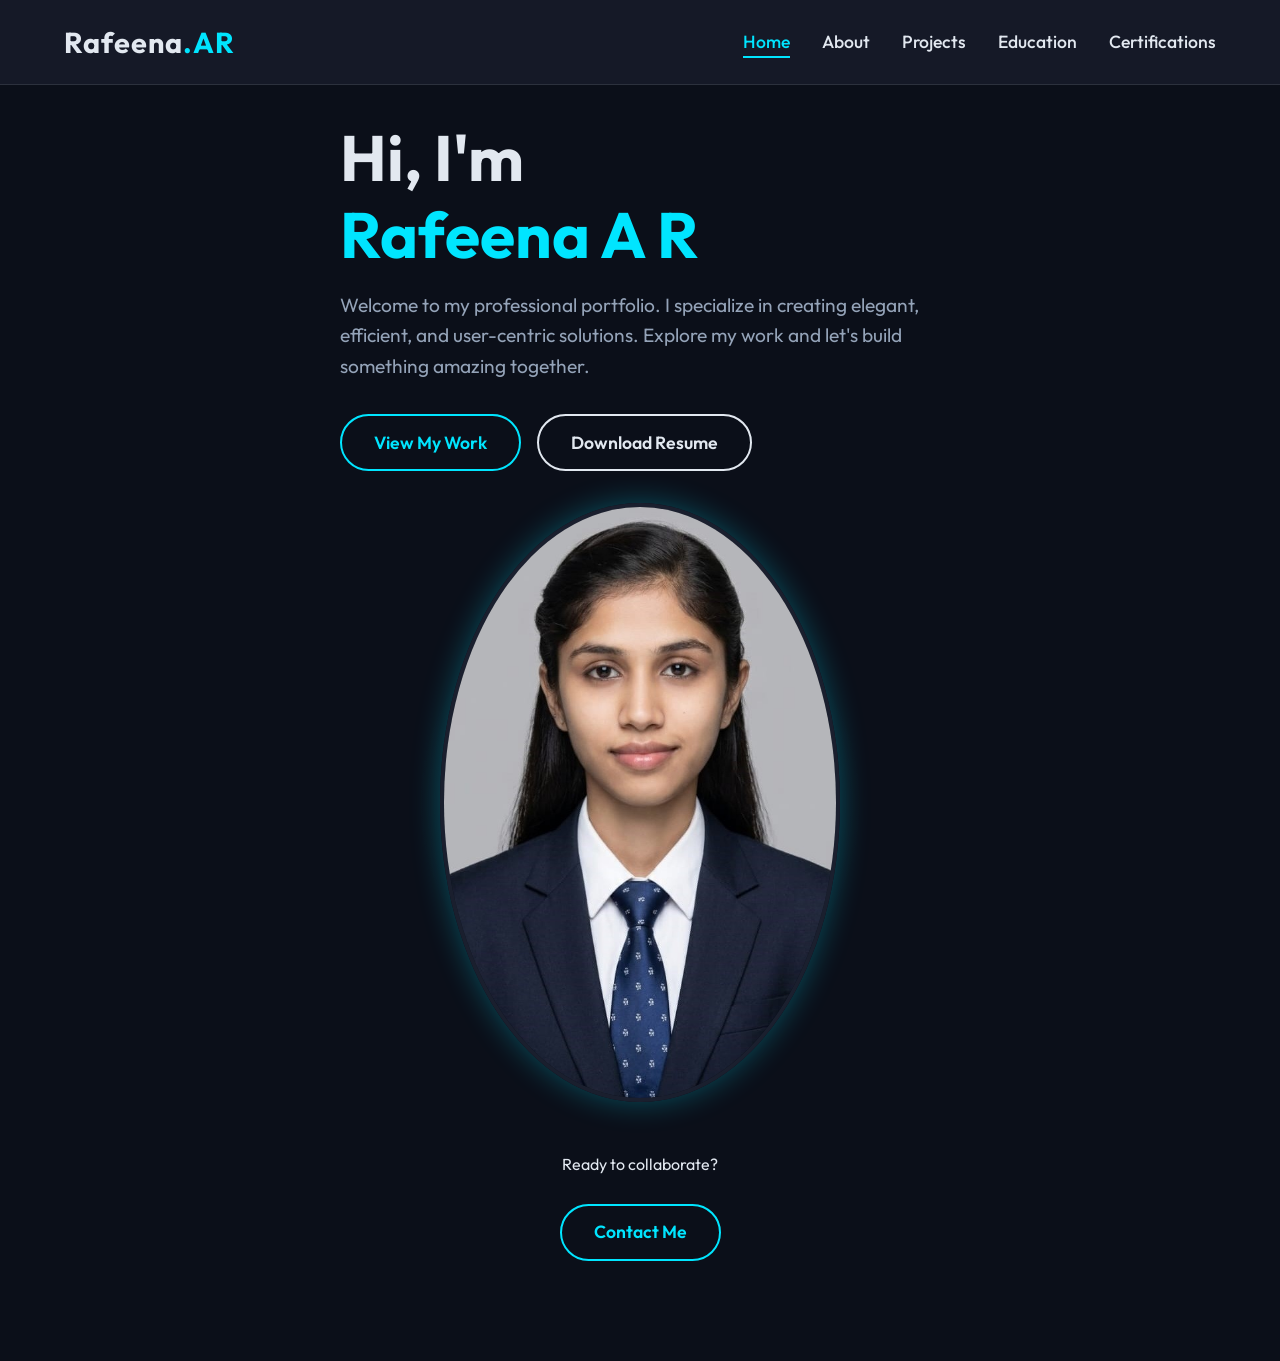
==== index.html @ dda751e1 "done" ====
<!DOCTYPE html>
<html lang="en">
<head>
    <meta charset="UTF-8">
    <meta name="viewport" content="width=device-width, initial-scale=1.0">
    <title>Rafeena A R - Professional Portfolio</title>
    <meta name="description" content="Rafeena A R's Professional Portfolio. Discover my projects, education, and professional experience.">
    <link rel="stylesheet" href="css/styles.css">
</head>
<body>
    <!-- Navigation -->
    <nav>
        <a href="index.html" class="logo">Rafeena<span>.AR</span></a>
        <div class="menu-toggle">☰</div>
        <ul class="nav-links">
            <li><a href="index.html">Home</a></li>
            <li><a href="about.html">About</a></li>
            <li><a href="projects.html">Projects</a></li>
            <li><a href="education.html">Education</a></li>
            <li><a href="certification.html">Certifications</a></li>
        </ul>
    </nav>

    <!-- Hero Section -->
    <section id="home" class="hero container">
        <div class="hero-content fade-in">
            <h1>Hi, I'm <br><span>Rafeena A R</span></h1>
            <p>Welcome to my professional portfolio. I specialize in creating elegant, efficient, and user-centric solutions. Explore my work and let's build something amazing together.</p>
            <div class="hero-btn-group">
                <a href="projects.html" class="btn">View My Work</a>
                <a href="resume.jpeg" download="Rafeena_AR_Resume.jpeg" class="btn btn-secondary">Download Resume</a>
            </div>
        </div>
        <div class="hero-image fade-in">
            <div class="glow-circle"></div>
            <img src="photo.jpeg" alt="Rafeena A R">
        </div>
    </section>

    <!-- Quick Contact Section -->
    <section class="container" style="min-height: auto; padding: 50px 0 100px;">
        <div class="fade-in" style="text-align: center;">
            <p>Ready to collaborate?</p>
            <br>
            <a href="mailto:rafeenaar@example.com" class="btn">Contact Me</a>
        </div>
    </section>

    <script src="js/script.js"></script>
</body>
</html>
---- css/styles.css ----
/* css/styles.css */
@import url('https://fonts.googleapis.com/css2?family=Outfit:wght@300;400;500;600;700&display=swap');

:root {
  /* Premium Dark Theme */
  --bg-color: #0b0f19;
  --surface-color: #1a1f2e;
  --surface-color-light: #252b3b;
  --primary-color: #00e5ff; /* Neon Cyan */
  --secondary-color: #ffd700; /* Gold */
  --text-color: #e2e8f0;
  --text-muted: #94a3b8;
  --border-color: rgba(255, 255, 255, 0.1);
  --glass-bg: rgba(26, 31, 46, 0.7);
  
  --transition: all 0.3s cubic-bezier(0.25, 0.8, 0.25, 1);
  --radius: 12px;
}

* {
  margin: 0;
  padding: 0;
  box-sizing: border-box;
  font-family: 'Outfit', sans-serif;
}

body {
  background-color: var(--bg-color);
  color: var(--text-color);
  line-height: 1.6;
  overflow-x: hidden;
}

/* Glassmorphism Navigation */
nav {
  position: fixed;
  top: 0;
  width: 100%;
  background: var(--glass-bg);
  backdrop-filter: blur(10px);
  -webkit-backdrop-filter: blur(10px);
  border-bottom: 1px solid var(--border-color);
  z-index: 1000;
  display: flex;
  justify-content: space-between;
  align-items: center;
  padding: 1.2rem 5%;
  transition: var(--transition);
}

nav .logo {
  font-size: 1.8rem;
  font-weight: 700;
  color: var(--text-color);
  text-decoration: none;
  letter-spacing: 1px;
}

nav .logo span {
  color: var(--primary-color);
}

.nav-links {
  display: flex;
  list-style: none;
  gap: 2rem;
}

.nav-links li a {
  color: var(--text-color);
  text-decoration: none;
  font-weight: 500;
  font-size: 1.1rem;
  transition: var(--transition);
  position: relative;
}

.nav-links li a::after {
  content: '';
  position: absolute;
  width: 0;
  height: 2px;
  bottom: -5px;
  left: 0;
  background-color: var(--primary-color);
  transition: var(--transition);
}

.nav-links li a:hover::after,
.nav-links li a.active::after {
  width: 100%;
}

.nav-links li a:hover,
.nav-links li a.active {
  color: var(--primary-color);
}

/* Mobile Menu Toggle */
.menu-toggle {
  display: none;
  cursor: pointer;
  font-size: 1.8rem;
  color: var(--text-color);
}

/* Base Container */
.container {
  max-width: 1200px;
  margin: 0 auto;
  padding: 0 20px;
}

section {
  padding: 100px 0;
  min-height: 100vh;
  display: flex;
  flex-direction: column;
  justify-content: center;
}

.section-title {
  font-size: 2.5rem;
  text-align: center;
  margin-bottom: 3rem;
  color: var(--text-color);
}

.section-title span {
  color: var(--primary-color);
}

/* Buttons */
.btn {
  display: inline-flex;
  align-items: center;
  justify-content: center;
  padding: 0.8rem 2rem;
  background: transparent;
  color: var(--primary-color);
  border: 2px solid var(--primary-color);
  border-radius: 30px;
  text-decoration: none;
  font-weight: 600;
  font-size: 1.1rem;
  transition: var(--transition);
  cursor: pointer;
  position: relative;
  overflow: hidden;
  z-index: 1;
}

.btn::before {
  content: '';
  position: absolute;
  top: 0;
  left: 0;
  width: 0%;
  height: 100%;
  background: var(--primary-color);
  z-index: -1;
  transition: var(--transition);
}

.btn:hover {
  color: var(--bg-color);
}

.btn:hover::before {
  width: 100%;
}

.btn-secondary {
  background: transparent;
  color: var(--text-color);
  border: 2px solid var(--text-color);
}

.btn-secondary::before {
  background: var(--text-color);
}

/* Hero Section */
.hero {
  display: flex;
  align-items: center;
  justify-content: space-between;
  gap: 2rem;
  padding-top: 120px;
}

.hero-content {
  flex: 1;
}

.hero-content h1 {
  font-size: 4rem;
  line-height: 1.2;
  margin-bottom: 1rem;
}

.hero-content h1 span {
  color: var(--primary-color);
  display: inline-block;
  animation: float 3s ease-in-out infinite;
}

.hero-content p {
  font-size: 1.2rem;
  color: var(--text-muted);
  margin-bottom: 2rem;
  max-width: 600px;
}

.hero-btn-group {
  display: flex;
  gap: 1rem;
}

.hero-image {
  flex: 1;
  display: flex;
  justify-content: center;
  align-items: center;
  position: relative;
}

.hero-image img {
  width: 100%;
  max-width: 400px;
  border-radius: 50%;
  border: 4px solid var(--surface-color);
  box-shadow: 0 0 30px rgba(0, 229, 255, 0.3);
  transition: var(--transition);
  z-index: 2;
}

.hero-image img:hover {
  transform: scale(1.05);
  box-shadow: 0 0 50px rgba(0, 229, 255, 0.5);
}

/* Decorative Glow */
.glow-circle {
  position: absolute;
  width: 450px;
  height: 450px;
  background: radial-gradient(circle, rgba(0,229,255,0.15) 0%, rgba(11,15,25,0) 70%);
  border-radius: 50%;
  z-index: 1;
}

/* Cards (About, Projects, Education, Certifications) */
.card-grid {
  display: grid;
  grid-template-columns: repeat(auto-fit, minmax(300px, 1fr));
  gap: 2rem;
}

.card {
  background: var(--surface-color);
  border: 1px solid var(--border-color);
  border-radius: var(--radius);
  padding: 2rem;
  transition: var(--transition);
  position: relative;
  overflow: hidden;
}

.card:hover {
  transform: translateY(-10px);
  border-color: var(--primary-color);
  box-shadow: 0 10px 30px rgba(0, 0, 0, 0.5);
}

.card h3 {
  font-size: 1.5rem;
  margin-bottom: 1rem;
  color: var(--text-color);
}

.card p {
  color: var(--text-muted);
  margin-bottom: 1.5rem;
}

/* Timeline (Education) */
.timeline {
  position: relative;
  max-width: 800px;
  margin: 0 auto;
}

.timeline::before {
  content: '';
  position: absolute;
  top: 0;
  left: 20px;
  width: 2px;
  height: 100%;
  background: var(--border-color);
}

.timeline-item {
  position: relative;
  padding-left: 60px;
  margin-bottom: 3rem;
}

.timeline-item::before {
  content: '';
  position: absolute;
  left: 11px;
  top: 0;
  width: 20px;
  height: 20px;
  border-radius: 50%;
  background: var(--bg-color);
  border: 4px solid var(--primary-color);
  box-shadow: 0 0 10px var(--primary-color);
}

.timeline-date {
  font-size: 0.9rem;
  color: var(--primary-color);
  font-weight: 600;
  margin-bottom: 0.5rem;
  display: block;
}

/* PDF Viewer Container */
.pdf-container {
  width: 100%;
  height: 80vh;
  border: 1px solid var(--border-color);
  border-radius: var(--radius);
  overflow: hidden;
  margin-top: 2rem;
}

/* Animations */
@keyframes float {
  0% { transform: translateY(0px); }
  50% { transform: translateY(-10px); }
  100% { transform: translateY(0px); }
}

.fade-in {
  opacity: 0;
  transform: translateY(30px);
  transition: opacity 0.8s ease-out, transform 0.8s ease-out;
}

.fade-in.visible {
  opacity: 1;
  transform: translateY(0);
}

/* Media Queries */
@media (max-width: 768px) {
  .hero {
    flex-direction: column-reverse;
    text-align: center;
    padding-top: 100px;
  }
  
  .hero-btn-group {
    justify-content: center;
  }

  .hero-content h1 {
    font-size: 2.8rem;
  }

  .menu-toggle {
    display: block;
  }

  .nav-links {
    position: fixed;
    top: 70px;
    right: -100%;
    width: 250px;
    height: 100vh;
    background: var(--surface-color);
    flex-direction: column;
    padding: 2rem;
    transition: var(--transition);
    border-left: 1px solid var(--border-color);
  }

  .nav-links.active {
    right: 0;
  }
}
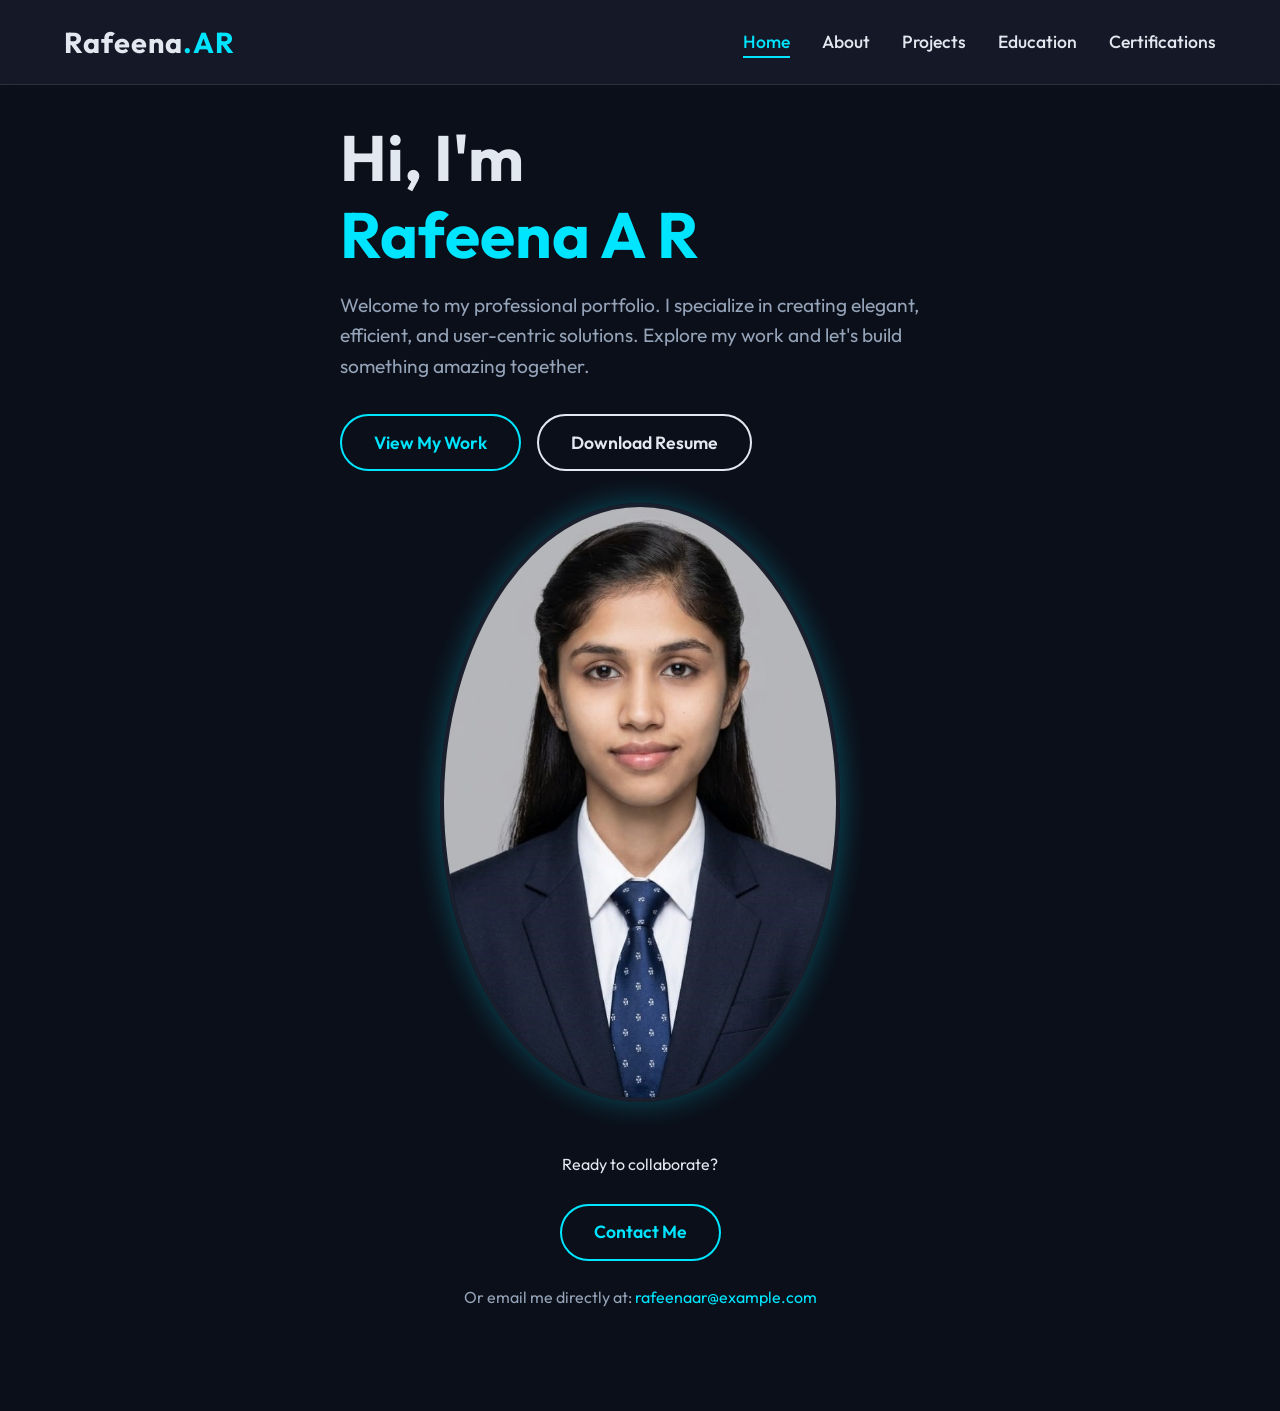
==== commit 56b2ca5c: "done" ====
--- a/index.html
+++ b/index.html
@@ -43,6 +43,7 @@
             <p>Ready to collaborate?</p>
             <br>
             <a href="mailto:rafeenaar@example.com" class="btn">Contact Me</a>
+            <p style="margin-top: 1.5rem; color: var(--text-muted);">Or email me directly at: <a href="mailto:rafeenaar@example.com" style="color: var(--primary-color); text-decoration: none;">rafeenaar@example.com</a></p>
         </div>
     </section>
 
